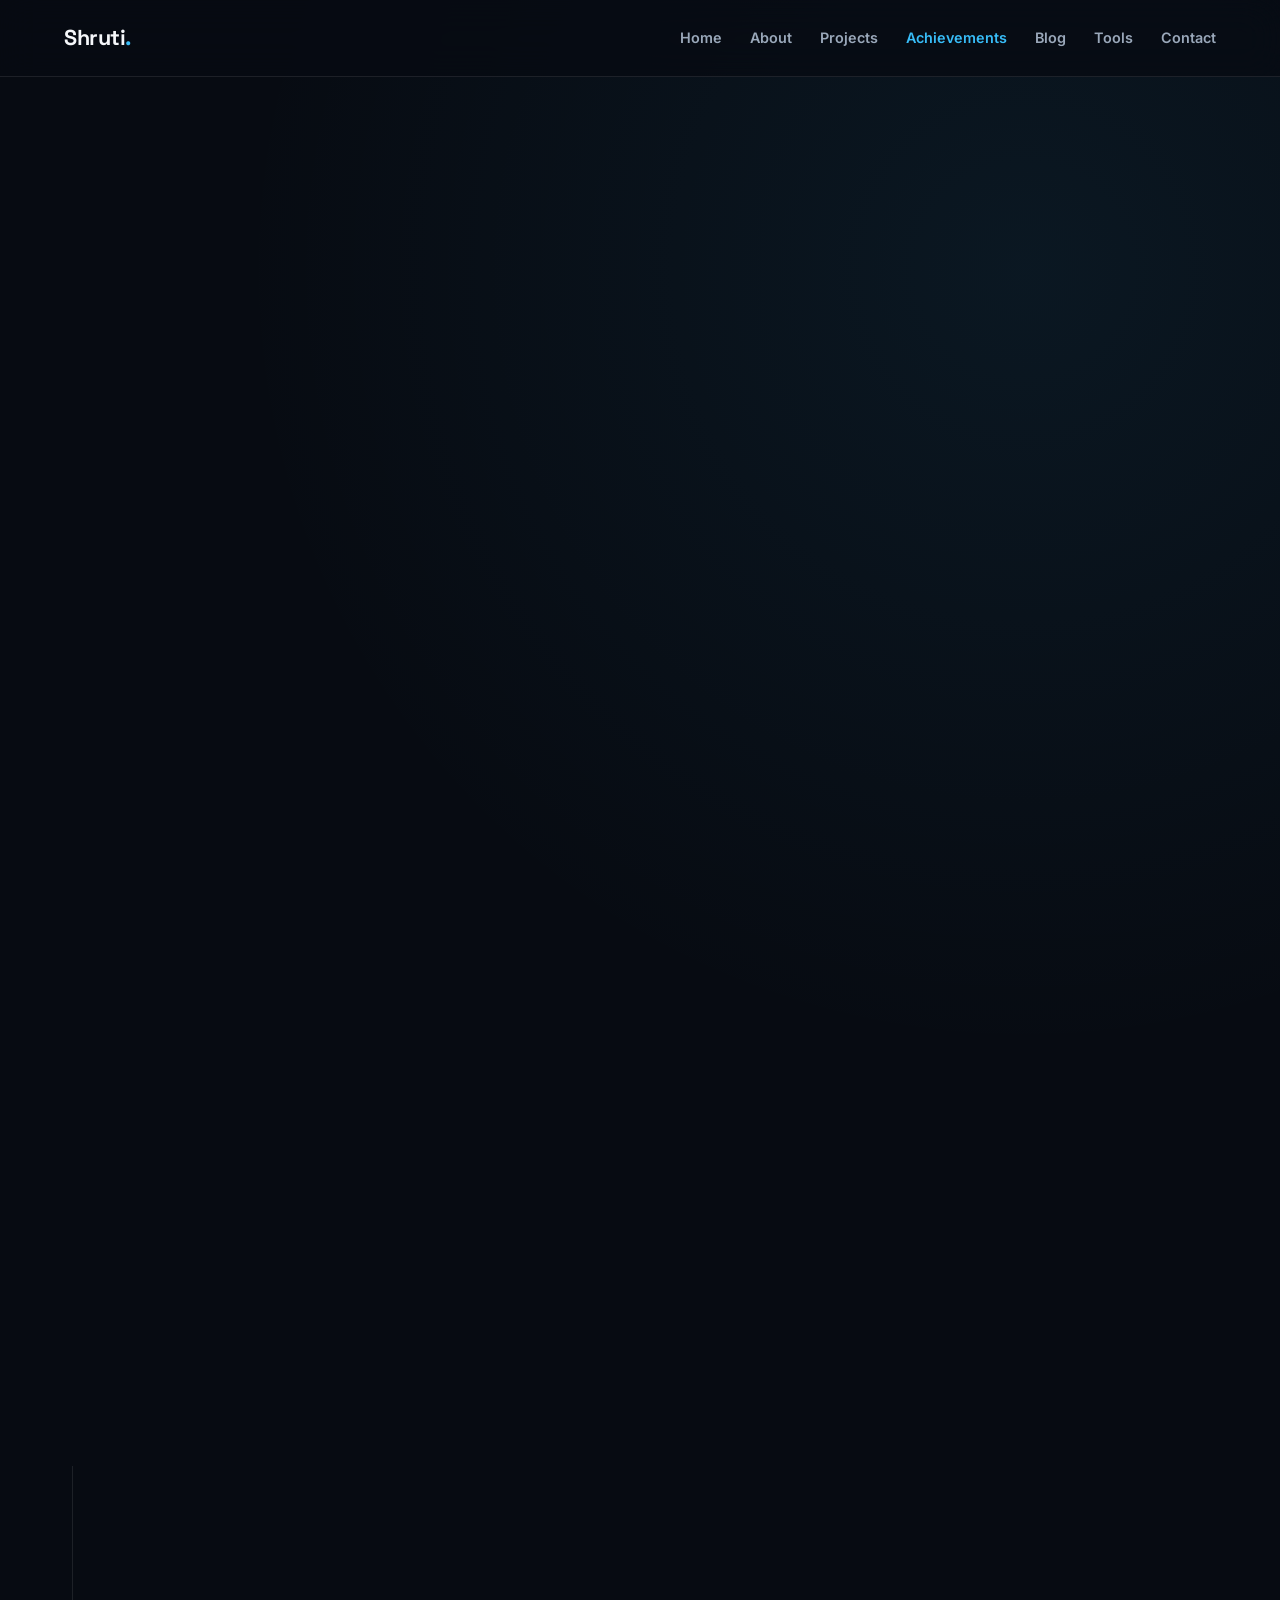
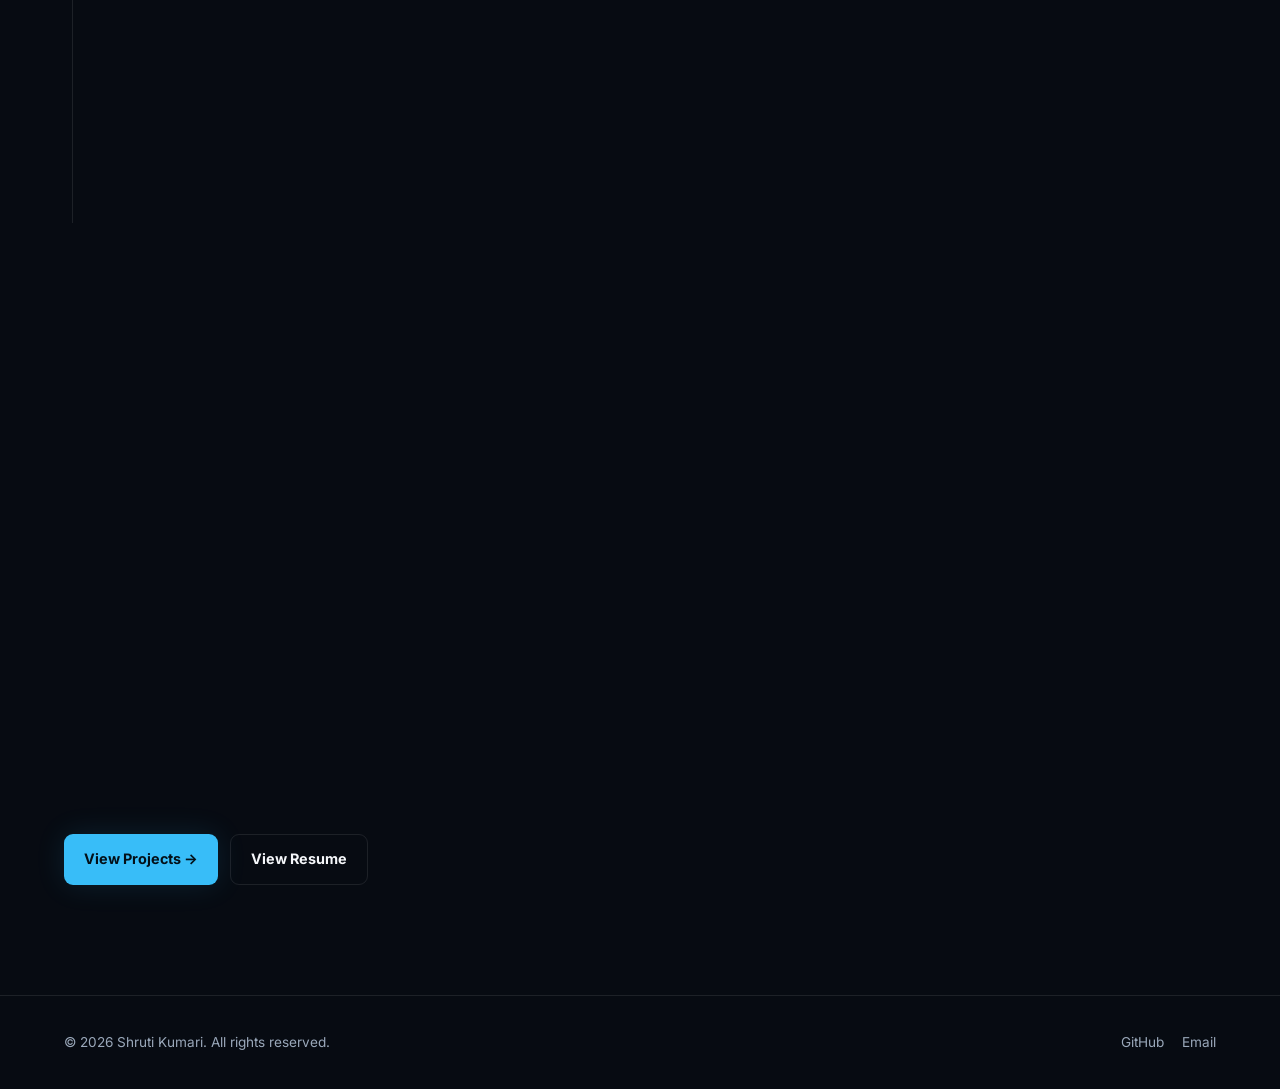
==== achievements.html @ a05f2f3b "Create achievements page" ====
<!DOCTYPE html><html lang="en">
<head>
    <meta charset="UTF-8">
    <meta name="viewport" content="width=device-width, initial-scale=1.0"><meta name="description"
      content="Achievements and certifications of Shruti Kumari.">

<title>Achievements | Shruti Kumari</title>

<link rel="stylesheet" href="css/style.css">

</head><body><!-- =========================
     NAVIGATION
========================= --><header class="navbar"><div class="container navbar-inner">

    <a href="index.html" class="logo">
        Shruti<span>.</span>
    </a>

    <nav>

        <ul class="nav-links">

            <li>
                <a href="index.html">Home</a>
            </li>

            <li>
                <a href="about.html">About</a>
            </li>

            <li>
                <a href="projects.html">Projects</a>
            </li>

            <li>
                <a href="achievements.html" class="active">
                    Achievements
                </a>
            </li>

            <li>
                <a href="blog.html">Blog</a>
            </li>

            <li>
                <a href="tools.html">Tools</a>
            </li>

            <li>
                <a href="contact.html">Contact</a>
            </li>

        </ul>

    </nav>

    <button class="menu-toggle" aria-label="Open navigation menu">
        ☰
    </button>

</div>

</header><!-- =========================
     ACHIEVEMENTS HEADER
========================= --><main><section class="section" style="padding-top: 160px;"><div class="container">

    <div class="section-header reveal">

        <div class="section-label">
            Achievements & Certifications
        </div>

        <h1 class="section-title">
            Milestones that shaped
            my learning journey.
        </h1>

        <p class="section-description">
            A collection of academic achievements, competitions,
            certifications and learning milestones that have
            contributed to my development beyond the classroom.
        </p>

    </div>


    <!-- =========================
         HIGHLIGHTS
    ========================= -->

    <div class="projects-grid">


        <!-- ACHIEVEMENT 1 -->

        <article class="project-card reveal">

            <div class="project-content">

                <div class="project-category">
                    Competition
                </div>

                <h2>
                    Smart India Hackathon
                </h2>

                <p>
                    Participated in the Smart India Hackathon as
                    part of a team, gaining experience in collaborative
                    problem solving and developing technology-oriented
                    solutions.
                </p>

                <div class="badge">
                    Team Participation
                </div>

            </div>

        </article>


        <!-- ACHIEVEMENT 2 -->

        <article class="project-card reveal">

            <div class="project-content">

                <div class="project-category">
                    3rd Position
                </div>

                <h2>
                    Poster Presentation
                </h2>

                <p>
                    Secured 3rd position in a Poster Presentation
                    organised by the Institution's Innovation Council
                    at Amity University.
                </p>

                <div class="badge">
                    3rd Position
                </div>

            </div>

        </article>


        <!-- ACHIEVEMENT 3 -->

        <article class="project-card reveal">

            <div class="project-content">

                <div class="project-category">
                    3rd Position
                </div>

                <h2>
                    Impromptu Speaking Competition
                </h2>

                <p>
                    Secured 3rd position in an Impromptu Speaking
                    Competition, demonstrating communication,
                    confidence and quick thinking.
                </p>

                <div class="badge">
                    3rd Position
                </div>

            </div>

        </article>


        <!-- ACHIEVEMENT 4 -->

        <article class="project-card reveal">

            <div class="project-content">

                <div class="project-category">
                    Cybersecurity
                </div>

                <h2>
                    Introduction to Cybersecurity
                </h2>

                <p>
                    Completed the Introduction to Cybersecurity
                    certification from Cisco Networking Academy,
                    strengthening my foundation in cybersecurity
                    concepts.
                </p>

                <div class="badge">
                    Cisco Networking Academy
                </div>

            </div>

        </article>


        <!-- ACHIEVEMENT 5 -->

        <article class="project-card reveal">

            <div class="project-content">

                <div class="project-category">
                    Cybersecurity
                </div>

                <h2>
                    Cybersecurity Awareness
                </h2>

                <p>
                    Completed HP's Cybersecurity Awareness certification,
                    expanding my awareness of fundamental cybersecurity
                    practices and security considerations.
                </p>

                <div class="badge">
                    HP
                </div>

            </div>

        </article>


        <!-- ACHIEVEMENT 6 -->

        <article class="project-card reveal">

            <div class="project-content">

                <div class="project-category">
                    Web Development
                </div>

                <h2>
                    Code for Equity
                </h2>

                <p>
                    Participated in the Code for Equity Website
                    Development Competition, gaining practical
                    experience in front-end website development.
                </p>

                <div class="badge">
                    Website Development
                </div>

            </div>

        </article>

    </div>


    <!-- =========================
         CERTIFICATIONS
    ========================= -->

    <div class="section-header reveal"
         style="margin-top: 110px;">

        <div class="section-label">
            Certifications
        </div>

        <h2 class="section-title">
            Continuous learning.
        </h2>

        <p class="section-description">
            Certifications and structured learning experiences that
            complement my academic and project work.
        </p>

    </div>


    <div class="timeline">


        <!-- CERTIFICATION 1 -->

        <div class="timeline-item reveal">

            <div class="timeline-date">
                Cybersecurity
            </div>

            <h3>
                Introduction to Cybersecurity
            </h3>

            <p>
                Cisco Networking Academy
            </p>

        </div>


        <!-- CERTIFICATION 2 -->

        <div class="timeline-item reveal">

            <div class="timeline-date">
                Cybersecurity
            </div>

            <h3>
                Cybersecurity Awareness
            </h3>

            <p>
                HP
            </p>

        </div>


        <!-- CERTIFICATION 3 -->

        <div class="timeline-item reveal">

            <div class="timeline-date">
                Productivity Tools
            </div>

            <h3>
                Microsoft Office Certifications
            </h3>

            <p>
                Microsoft Office-related certifications completed
                through Infosys Springboard.
            </p>

        </div>

    </div>


    <!-- =========================
         ACADEMIC ACHIEVEMENT
    ========================= -->

    <section class="section"
             style="padding-bottom: 0;">

        <div class="info-card reveal">

            <div class="section-label">
                Academic Achievement
            </div>

            <h2 class="section-title"
                style="font-size: 2rem;">

                Academic Recognition

            </h2>

            <p class="section-description">

                Received recognition for achieving the highest marks
                in English in Classes X, IX and VII.

            </p>

        </div>

    </section>


    <!-- =========================
         CTA
    ========================= -->

    <section class="section"
             style="padding-bottom: 0;">

        <div class="section-header reveal">

            <div class="section-label">
                Explore More
            </div>

            <h2 class="section-title">
                See what I've built.
            </h2>

            <p class="section-description">
                My projects show how I apply what I learn through
                practical work.
            </p>

        </div>

        <div class="hero-buttons">

            <a href="projects.html"
               class="btn btn-primary">
                View Projects →
            </a>

            <a href="documents/resume.pdf"
               class="btn btn-outline"
               target="_blank">
                View Resume
            </a>

        </div>

    </section>

</div>

</section></main><!-- =========================
     FOOTER
========================= --><footer><div class="container footer-inner">

    <p>
        © 2026 Shruti Kumari. All rights reserved.
    </p>

    <div class="footer-links">

        <a href="https://github.com/Shruti142151"
           target="_blank"
           rel="noopener noreferrer">
            GitHub
        </a>

        <a href="mailto:shrutisinghrajput142@gmail.com">
            Email
        </a>

    </div>

</div>

</footer><script src="js/script.js"></script></body>
</html>
---- css/style.css ----
/* =========================================
SHRUTI KUMARI — PORTFOLIO
Global Styles
========================================= */

@import url('https://fonts.googleapis.com/css2?family=Inter:wght@400;500;600;700;800&family=Space+Grotesk:wght@500;600;700&display=swap');

:root {
--bg: #070b12;
--bg-soft: #0d131d;
--card: #101824;
--card-hover: #141f2d;

--text: #f5f7fa;
--muted: #9aa8ba;

--blue: #38bdf8;
--blue-bright: #60d5ff;
--purple: #8b5cf6;

--border: rgba(255, 255, 255, 0.09);
--border-blue: rgba(56, 189, 248, 0.3);

--gradient: linear-gradient(
    135deg,
    #38bdf8 0%,
    #818cf8 100%
);

--max-width: 1180px;
--radius: 18px;
--transition: 0.3s ease;

}

* {
  margin: 0;
  padding: 0;
  box-sizing: border-box;
  }

html {
scroll-behavior: smooth;
}

body {
font-family: 'Inter', sans-serif;
background:
radial-gradient(
circle at 80% 10%,
rgba(56, 189, 248, 0.07),
transparent 30%
),
var(--bg);
color: var(--text);
line-height: 1.7;
overflow-x: hidden;
}

body::selection {
background: var(--blue);
color: #000;
}

a {
text-decoration: none;
color: inherit;
}

img {
max-width: 100%;
display: block;
}

button,
input,
textarea {
font: inherit;
}

/* =========================================
CONTAINER
========================================= */

.container {
width: min(var(--max-width), 90%);
margin: 0 auto;
}

/* =========================================
NAVBAR
========================================= */

.navbar {
position: fixed;
top: 0;
left: 0;
width: 100%;
z-index: 1000;

background: rgba(7, 11, 18, 0.78);
backdrop-filter: blur(18px);

border-bottom: 1px solid var(--border);

}

.navbar-inner {
min-height: 76px;

display: flex;
align-items: center;
justify-content: space-between;

}

.logo {
font-family: 'Space Grotesk', sans-serif;
font-size: 1.35rem;
font-weight: 700;
letter-spacing: -0.5px;
}

.logo span {
color: var(--blue);
}

.nav-links {
display: flex;
align-items: center;
gap: 28px;
list-style: none;
}

.nav-links a {
color: var(--muted);
font-size: 0.9rem;
font-weight: 600;
transition: var(--transition);
}

.nav-links a:hover,
.nav-links a.active {
color: var(--text);
}

.nav-links a.active {
color: var(--blue);
}

/* =========================================
MOBILE MENU
========================================= */

.menu-toggle {
display: none;

border: 1px solid var(--border);
background: transparent;
color: var(--text);

padding: 8px 11px;
border-radius: 8px;

cursor: pointer;

}

/* =========================================
HERO
========================================= */

.hero {
min-height: 100vh;

display: flex;
align-items: center;

padding-top: 110px;

}

.hero-grid {
display: grid;
grid-template-columns: 1.3fr 0.7fr;
align-items: center;
gap: 70px;
}

.hero-eyebrow {
display: inline-flex;
align-items: center;
gap: 8px;

color: var(--blue);
font-size: 0.82rem;
font-weight: 700;

padding: 7px 12px;
margin-bottom: 22px;

border: 1px solid var(--border-blue);
border-radius: 999px;

background: rgba(56, 189, 248, 0.06);

}

.hero-eyebrow::before {
content: '';
width: 7px;
height: 7px;
background: #22c55e;
border-radius: 50%;
box-shadow: 0 0 12px #22c55e;
}

.hero h1 {
font-family: 'Space Grotesk', sans-serif;

font-size: clamp(3.5rem, 8vw, 6.5rem);
line-height: 0.95;
letter-spacing: -4px;

margin-bottom: 25px;

}

.gradient-text {
background: var(--gradient);

-webkit-background-clip: text;
background-clip: text;

color: transparent;

}

.hero-subtitle {
font-size: clamp(1.1rem, 2vw, 1.35rem);
color: var(--muted);

max-width: 650px;
margin-bottom: 22px;

}

.hero-description {
color: var(--muted);
max-width: 650px;

margin-bottom: 32px;

}

.hero-buttons {
display: flex;
flex-wrap: wrap;
gap: 12px;
}

/* =========================================
BUTTONS
========================================= */

.btn {
display: inline-flex;
align-items: center;
justify-content: center;
gap: 8px;

padding: 12px 20px;

border-radius: 9px;

font-size: 0.9rem;
font-weight: 700;

transition: var(--transition);

}

.btn-primary {
background: var(--blue);
color: #031018;

box-shadow: 0 0 30px rgba(56, 189, 248, 0.12);

}

.btn-primary:hover {
background: var(--blue-bright);
transform: translateY(-3px);
box-shadow: 0 10px 30px rgba(56, 189, 248, 0.2);
}

.btn-outline {
border: 1px solid var(--border);
color: var(--text);
}

.btn-outline:hover {
border-color: var(--border-blue);
color: var(--blue);
transform: translateY(-3px);
}

/* =========================================
PROFILE
========================================= */

.profile-wrapper {
display: flex;
justify-content: center;
}

.profile-frame {
position: relative;

width: 310px;
height: 310px;

padding: 7px;

border-radius: 50%;

background: var(--gradient);

box-shadow:
    0 0 80px rgba(56, 189, 248, 0.14),
    0 0 120px rgba(129, 140, 248, 0.08);

}

.profile-frame::before {
content: '';

position: absolute;
inset: -18px;

border: 1px solid rgba(56, 189, 248, 0.12);

border-radius: 50%;

animation: pulse 4s infinite ease-in-out;

}

.profile-frame img {
width: 100%;
height: 100%;

object-fit: cover;

border-radius: 50%;

background: var(--card);

}

@keyframes pulse {
0%,
100% {
transform: scale(1);
opacity: 0.5;
}

50% {
    transform: scale(1.04);
    opacity: 1;
}

}

/* =========================================
SECTIONS
========================================= */

.section {
padding: 110px 0;
}

.section-header {
margin-bottom: 50px;
}

.section-label {
color: var(--blue);

font-size: 0.78rem;
font-weight: 800;

text-transform: uppercase;
letter-spacing: 2px;

margin-bottom: 12px;

}

.section-title {
font-family: 'Space Grotesk', sans-serif;

font-size: clamp(2.2rem, 5vw, 3.6rem);
line-height: 1.05;

letter-spacing: -2px;

margin-bottom: 15px;

}

.section-description {
max-width: 700px;
color: var(--muted);
}

/* =========================================
ABOUT / INFO
========================================= */

.about-grid {
display: grid;
grid-template-columns: 1.1fr 0.9fr;

gap: 60px;
align-items: start;

}

.about-text p {
margin-bottom: 18px;
color: var(--muted);
}

.info-card {
background: var(--card);

border: 1px solid var(--border);
border-radius: var(--radius);

padding: 28px;

}

.info-row {
display: flex;
justify-content: space-between;
gap: 20px;

padding: 14px 0;

border-bottom: 1px solid var(--border);

}

.info-row:last-child {
border-bottom: none;
}

.info-row span:first-child {
color: var(--muted);
}

.info-row span:last-child {
text-align: right;
font-weight: 600;
}

/* =========================================
SKILLS
========================================= */

.skills-grid {
display: grid;

grid-template-columns: repeat(4, 1fr);

gap: 15px;

}

.skill {
padding: 18px;

background: var(--card);

border: 1px solid var(--border);
border-radius: 12px;

color: var(--muted);

text-align: center;

transition: var(--transition);

}

.skill:hover {
transform: translateY(-4px);

color: var(--text);

border-color: var(--border-blue);

}

/* =========================================
PROJECTS
========================================= */

.projects-grid {
display: grid;

grid-template-columns: repeat(2, 1fr);

gap: 22px;

}

.project-card {
background: var(--card);

border: 1px solid var(--border);

border-radius: var(--radius);

overflow: hidden;

transition: var(--transition);

}

.project-card:hover {
transform: translateY(-7px);

border-color: var(--border-blue);

box-shadow:
    0 20px 60px rgba(0, 0, 0, 0.25);

}

.project-image {
height: 220px;

background:
    linear-gradient(
        135deg,
        rgba(56, 189, 248, 0.16),
        rgba(129, 140, 248, 0.08)
    );

display: flex;
align-items: center;
justify-content: center;

color: var(--blue);

font-family: 'Space Grotesk', sans-serif;
font-size: 1.5rem;
font-weight: 700;

}

.project-content {
padding: 26px;
}

.project-category {
color: var(--blue);

font-size: 0.75rem;
font-weight: 800;

text-transform: uppercase;
letter-spacing: 1.5px;

}

.project-content h3 {
font-family: 'Space Grotesk', sans-serif;

font-size: 1.45rem;

margin: 8px 0 10px;

}

.project-content p {
color: var(--muted);

margin-bottom: 18px;

}

.tags {
display: flex;
flex-wrap: wrap;
gap: 7px;

margin-bottom: 20px;

}

.tag {
padding: 5px 9px;

border-radius: 6px;

background: rgba(255, 255, 255, 0.04);

border: 1px solid var(--border);

color: var(--muted);

font-size: 0.72rem;

}

.project-links {
display: flex;
gap: 18px;
}

.project-links a {
color: var(--blue);

font-size: 0.85rem;
font-weight: 700;

}

.project-links a:hover {
color: var(--blue-bright);
}

/* =========================================
TIMELINE
========================================= */

.timeline {
position: relative;

max-width: 850px;

}

.timeline::before {
content: '';

position: absolute;

left: 8px;
top: 0;
bottom: 0;

width: 1px;

background: var(--border);

}

.timeline-item {
position: relative;

padding-left: 42px;

margin-bottom: 38px;

}

.timeline-item::before {
content: '';

position: absolute;

left: 3px;
top: 8px;

width: 11px;
height: 11px;

background: var(--blue);

border-radius: 50%;

box-shadow: 0 0 15px rgba(56, 189, 248, 0.5);

}

.timeline-date {
color: var(--blue);

font-size: 0.8rem;
font-weight: 700;

margin-bottom: 6px;

}

.timeline-item h3 {
font-family: 'Space Grotesk', sans-serif;

margin-bottom: 7px;

}

.timeline-item p {
color: var(--muted);
}

/* =========================================
CONTACT
========================================= */

.contact-grid {
display: grid;

grid-template-columns: 0.8fr 1.2fr;

gap: 50px;

}

.contact-links {
display: grid;
gap: 12px;
}

.contact-link {
display: block;

padding: 17px 20px;

background: var(--card);

border: 1px solid var(--border);

border-radius: 10px;

transition: var(--transition);

}

.contact-link:hover {
border-color: var(--border-blue);

transform: translateX(5px);

}

.contact-link small {
display: block;

color: var(--muted);

margin-bottom: 3px;

}

.contact-link strong {
color: var(--text);
}

.contact-form {
display: grid;
gap: 15px;
}

.form-group {
display: grid;
gap: 7px;
}

.form-group label {
color: var(--muted);
font-size: 0.85rem;
}

.form-group input,
.form-group textarea {
width: 100%;

padding: 13px 15px;

border-radius: 9px;

border: 1px solid var(--border);

background: var(--card);

color: var(--text);

outline: none;

transition: var(--transition);

}

.form-group textarea {
min-height: 150px;
resize: vertical;
}

.form-group input:focus,
.form-group textarea:focus {
border-color: var(--blue);
}

/* =========================================
FOOTER
========================================= */

footer {
border-top: 1px solid var(--border);

padding: 35px 0;

color: var(--muted);

font-size: 0.85rem;

}

.footer-inner {
display: flex;
justify-content: space-between;
gap: 20px;
}

.footer-links {
display: flex;
gap: 18px;
}

.footer-links a:hover {
color: var(--blue);
}

/* =========================================
REVEAL ANIMATION
========================================= */

.reveal {
opacity: 0;
transform: translateY(20px);

transition:
    opacity 0.7s ease,
    transform 0.7s ease;

}

.reveal.visible {
opacity: 1;
transform: translateY(0);
}

/* =========================================
RESPONSIVE
========================================= */

@media (max-width: 900px) {

.hero-grid,
.about-grid,
.contact-grid {
    grid-template-columns: 1fr;
}

.hero {
    padding-top: 130px;
    text-align: center;
}

.hero-description {
    margin-left: auto;
    margin-right: auto;
}

.hero-buttons {
    justify-content: center;
}

.profile-wrapper {
    order: -1;
}

.skills-grid {
    grid-template-columns: repeat(2, 1fr);
}

.projects-grid {
    grid-template-columns: 1fr;
}

}

@media (max-width: 700px) {

.nav-links {
    display: none;
}

.menu-toggle {
    display: block;
}

.hero h1 {
    font-size: 3.3rem;
    letter-spacing: -2px;
}

.profile-frame {
    width: 240px;
    height: 240px;
}

.section {
    padding: 80px 0;
}

.skills-grid {
    grid-template-columns: 1fr 1fr;
}

.footer-inner {
    flex-direction: column;
}

}

@media (max-width: 480px) {

.skills-grid {
    grid-template-columns: 1fr;
}

.hero-buttons {
    flex-direction: column;
}

.btn {
    width: 100%;
}

}
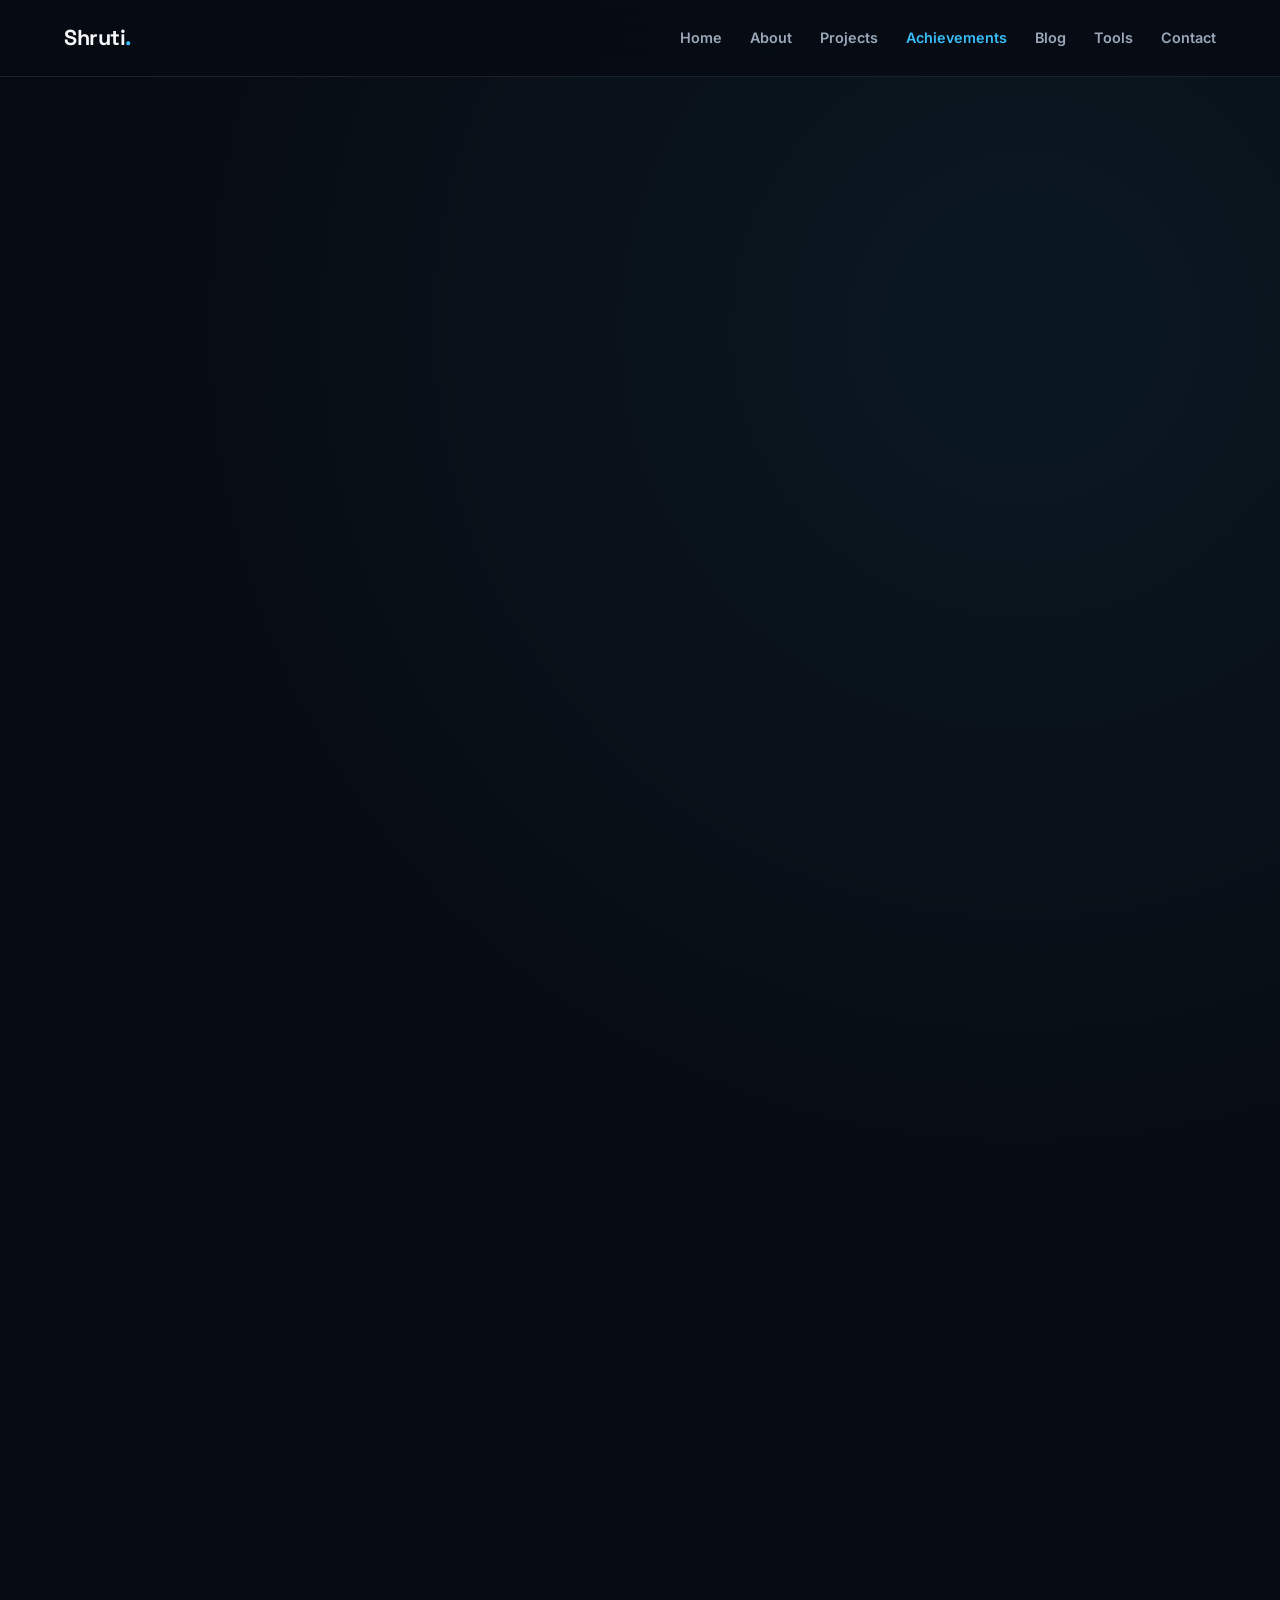
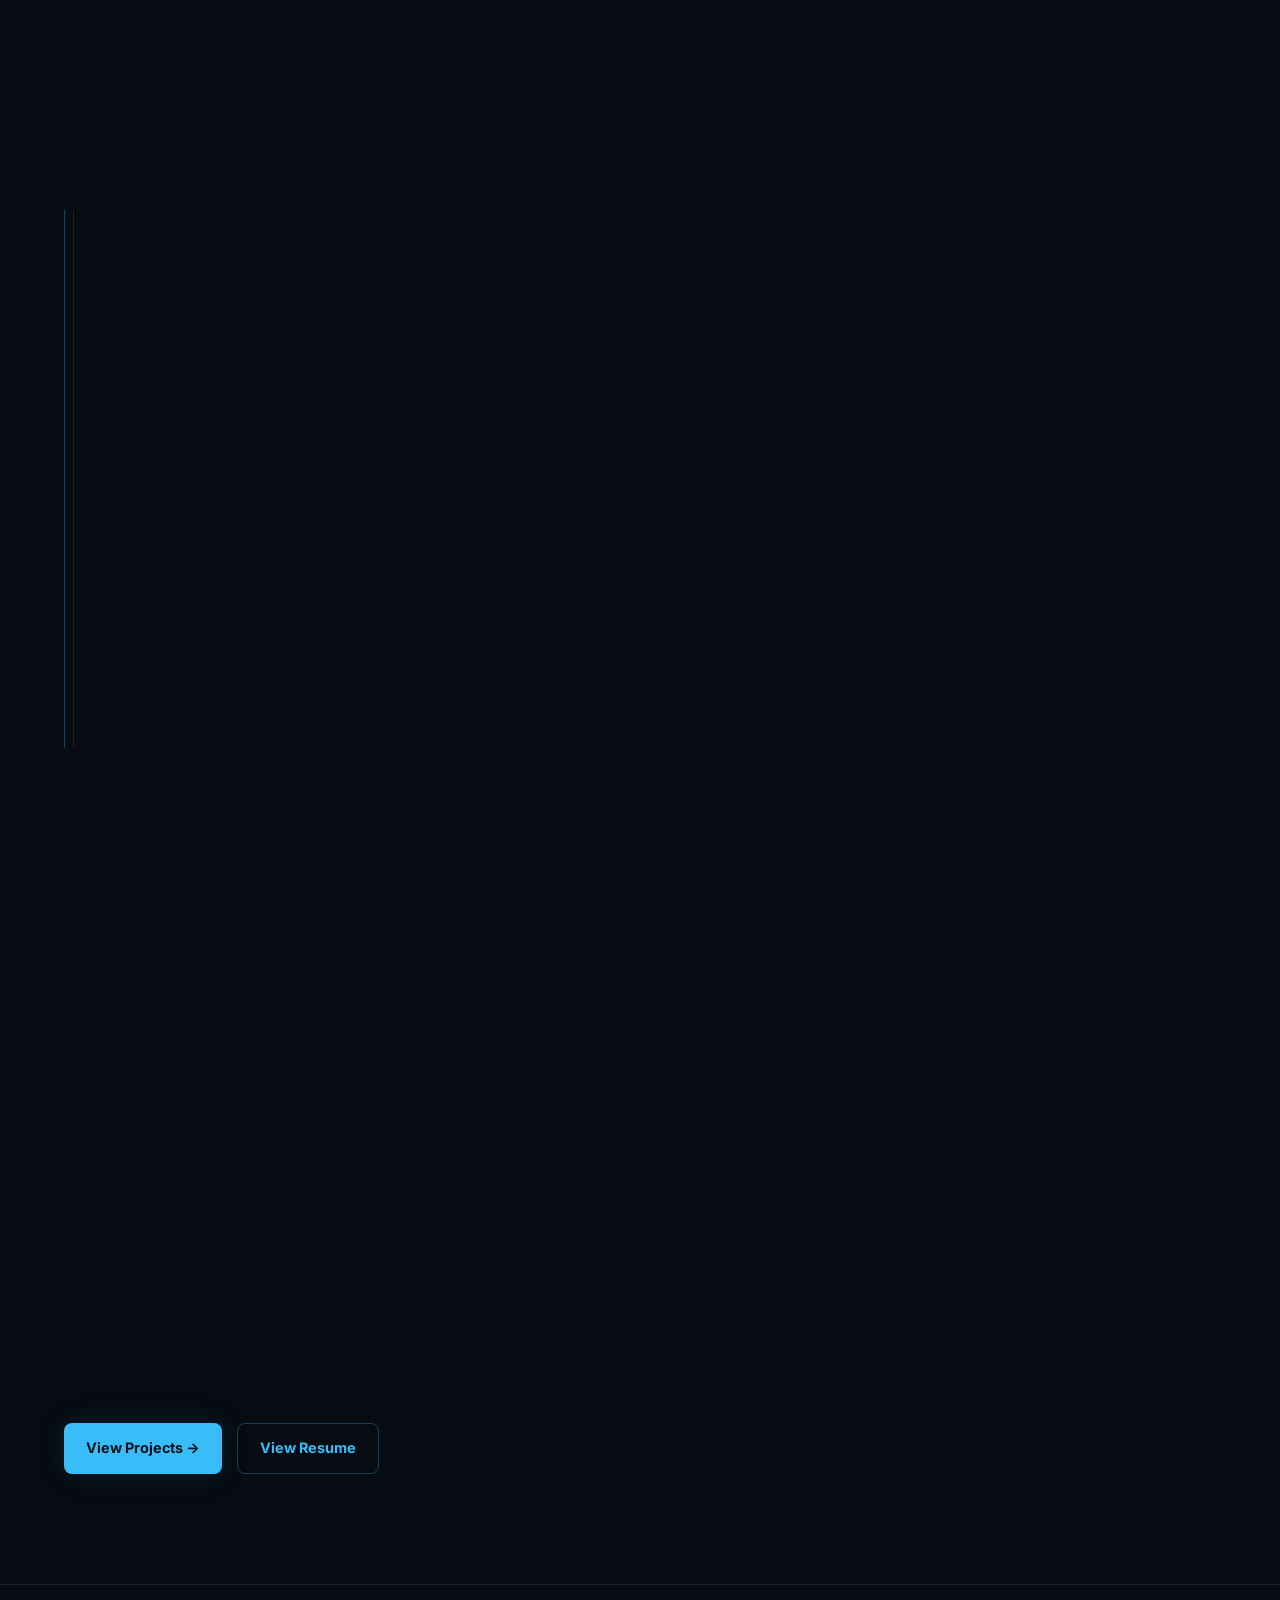
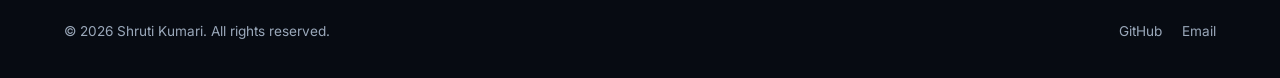
==== commit eb2f67ba: "Update achievements.html" ====
--- a/achievements.html
+++ b/achievements.html
@@ -454,5 +454,6 @@
 
 </div>
 
-</footer><script src="js/script.js"></script></body>
+</footer>
+</body>
 </html>
--- a/css/style.css
+++ b/css/style.css
@@ -945,3 +945,322 @@
 }
 
 }
+
+/* =========================================
+ADDITIONAL PORTFOLIO PAGE STYLES
+Projects / Achievements / Blog / Tools
+========================================= */
+
+.section-header {
+max-width: 850px;
+margin-bottom: 55px;
+}
+
+.section-label {
+color: var(--blue);
+font-size: 0.82rem;
+font-weight: 700;
+letter-spacing: 2px;
+text-transform: uppercase;
+margin-bottom: 15px;
+}
+
+.section-title {
+color: var(--text);
+font-size: clamp(2.2rem, 5vw, 4rem);
+line-height: 1.08;
+margin: 0 0 20px;
+}
+
+.section-description {
+color: var(--muted);
+font-size: 1.05rem;
+line-height: 1.8;
+max-width: 760px;
+}
+
+.project-content {
+padding: 32px;
+}
+
+.project-category {
+color: var(--blue);
+font-size: 0.78rem;
+font-weight: 700;
+letter-spacing: 1.5px;
+text-transform: uppercase;
+margin-bottom: 14px;
+}
+
+.project-card h2,
+.project-card h3 {
+color: var(--text);
+margin: 0 0 15px;
+}
+
+.project-card h2 {
+font-size: 1.65rem;
+}
+
+.project-card h3 {
+font-size: 1.35rem;
+}
+
+.project-card p {
+color: var(--muted);
+line-height: 1.75;
+margin-bottom: 15px;
+}
+
+.project-card:hover {
+border-color: var(--border-blue);
+transform: translateY(-4px);
+box-shadow: 0 15px 40px rgba(0, 0, 0, 0.25);
+}
+
+.tags {
+display: flex;
+flex-wrap: wrap;
+gap: 9px;
+margin-top: 22px;
+}
+
+.tag {
+display: inline-block;
+padding: 7px 12px;
+border: 1px solid var(--border);
+border-radius: 999px;
+color: var(--muted);
+background: rgba(255, 255, 255, 0.025);
+font-size: 0.78rem;
+}
+
+.project-links {
+margin-top: 22px;
+}
+
+.project-links a {
+color: var(--blue);
+font-weight: 600;
+text-decoration: none;
+}
+
+.project-links a:hover {
+color: var(--blue-right);
+}
+
+.badge {
+display: inline-block;
+margin-top: 18px;
+padding: 7px 13px;
+border-radius: 999px;
+border: 1px solid var(--border-blue);
+background: rgba(56, 189, 248, 0.08);
+color: var(--blue);
+font-size: 0.75rem;
+font-weight: 700;
+letter-spacing: 0.5px;
+}
+
+.info-card {
+padding: 40px;
+border: 1px solid var(--border);
+border-radius: var(--radius);
+background: var(--card);
+}
+
+.info-card:hover {
+border-color: var(--border-blue);
+}
+
+.timeline {
+position: relative;
+max-width: 850px;
+margin-top: 30px;
+padding-left: 30px;
+border-left: 1px solid var(--border-blue);
+}
+
+.timeline-item {
+position: relative;
+margin-bottom: 40px;
+padding: 25px 30px;
+border: 1px solid var(--border);
+border-radius: var(--radius);
+background: var(--card);
+}
+
+.timeline-item::before {
+content: "";
+position: absolute;
+left: -37px;
+top: 28px;
+width: 12px;
+height: 12px;
+border-radius: 50%;
+background: var(--blue);
+box-shadow: 0 0 15px rgba(56, 189, 248, 0.6);
+}
+
+.timeline-date {
+color: var(--blue);
+font-size: 0.78rem;
+font-weight: 700;
+letter-spacing: 1.2px;
+text-transform: uppercase;
+margin-bottom: 10px;
+}
+
+.timeline-item h3 {
+color: var(--text);
+margin: 0 0 8px;
+font-size: 1.25rem;
+}
+
+.timeline-item p {
+color: var(--muted);
+margin: 0;
+line-height: 1.7;
+}
+
+.tool-section {
+margin-bottom: 80px;
+}
+
+.skills-grid {
+display: grid;
+grid-template-columns: repeat(3, 1fr);
+gap: 15px;
+margin-top: 30px;
+}
+
+.skill {
+padding: 20px;
+border: 1px solid var(--border);
+border-radius: var(--radius);
+background: var(--card);
+color: var(--text);
+font-weight: 600;
+transition: var(--transition);
+}
+
+.skill:hover {
+transform: translateY(-3px);
+border-color: var(--border-blue);
+color: var(--blue);
+background: var(--card-hover);
+}
+
+.hero-buttons {
+display: flex;
+flex-wrap: wrap;
+gap: 15px;
+}
+
+.btn {
+display: inline-flex;
+align-items: center;
+justify-content: center;
+padding: 12px 22px;
+border-radius: 8px;
+text-decoration: none;
+font-weight: 700;
+transition: var(--transition);
+}
+
+.btn-primary {
+background: var(--blue);
+color: #061018;
+}
+
+.btn-primary:hover {
+background: var(--blue-right);
+transform: translateY(-2px);
+}
+
+.btn-outline {
+border: 1px solid var(--border-blue);
+color: var(--blue);
+background: transparent;
+}
+
+.btn-outline:hover {
+background: rgba(56, 189, 248, 0.08);
+transform: translateY(-2px);
+}
+
+.footer-links {
+display: flex;
+gap: 20px;
+}
+
+.footer-links a {
+color: var(--muted);
+text-decoration: none;
+}
+
+.footer-links a:hover {
+color: var(--blue);
+}
+
+/* =========================================
+MOBILE RESPONSIVE
+========================================= */
+
+@media (max-width: 768px) {
+
+.section {
+    padding-left: 20px;
+    padding-right: 20px;
+}
+
+.section-header {
+    margin-bottom: 40px;
+}
+
+.section-title {
+    font-size: 2.3rem;
+}
+
+.project-content {
+    padding: 24px;
+}
+
+.skills-grid {
+    grid-template-columns: 1fr 1fr;
+}
+
+.timeline {
+    padding-left: 22px;
+}
+
+.timeline-item {
+    padding: 22px;
+}
+
+.timeline-item::before {
+    left: -29px;
+}
+
+.info-card {
+    padding: 28px 22px;
+}
+
+}
+
+@media (max-width: 480px) {
+
+.skills-grid {
+    grid-template-columns: 1fr;
+}
+
+.section-title {
+    font-size: 2rem;
+}
+
+.hero-buttons {
+    flex-direction: column;
+    align-items: stretch;
+}
+
+}
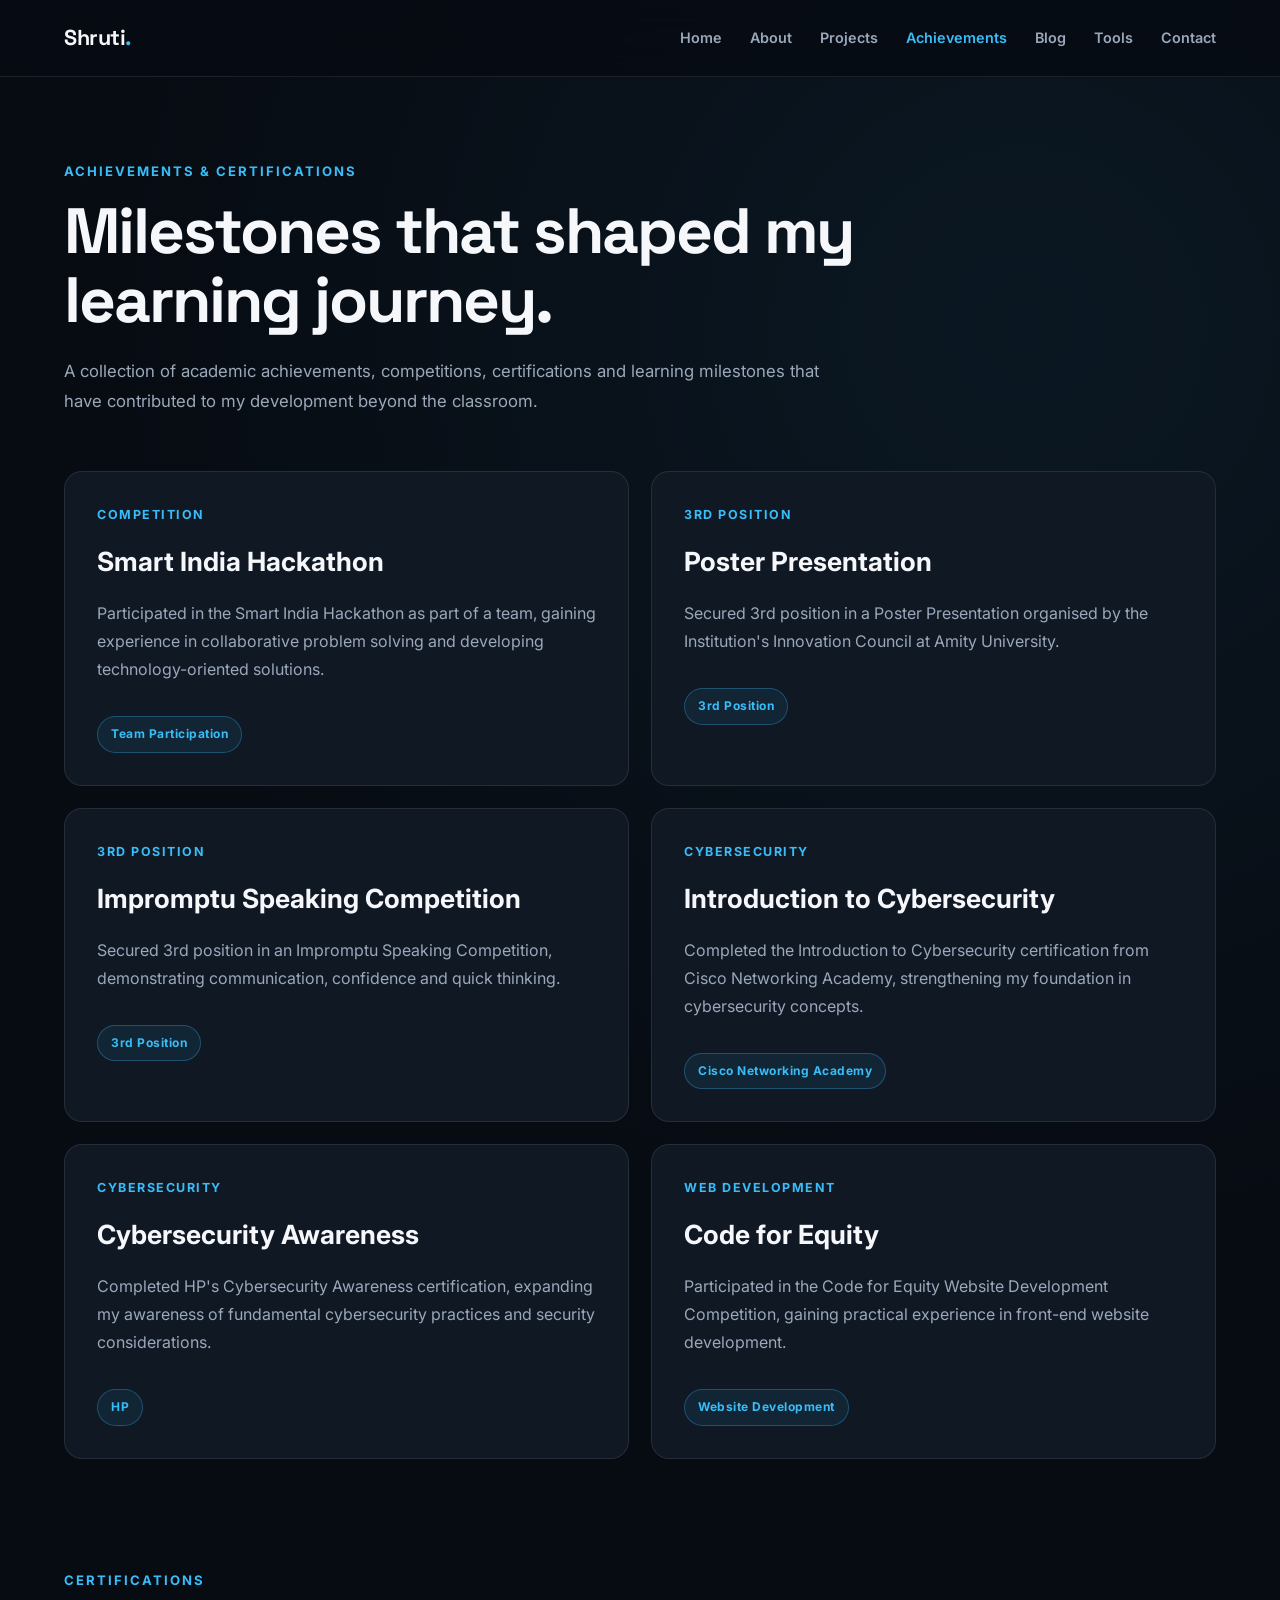
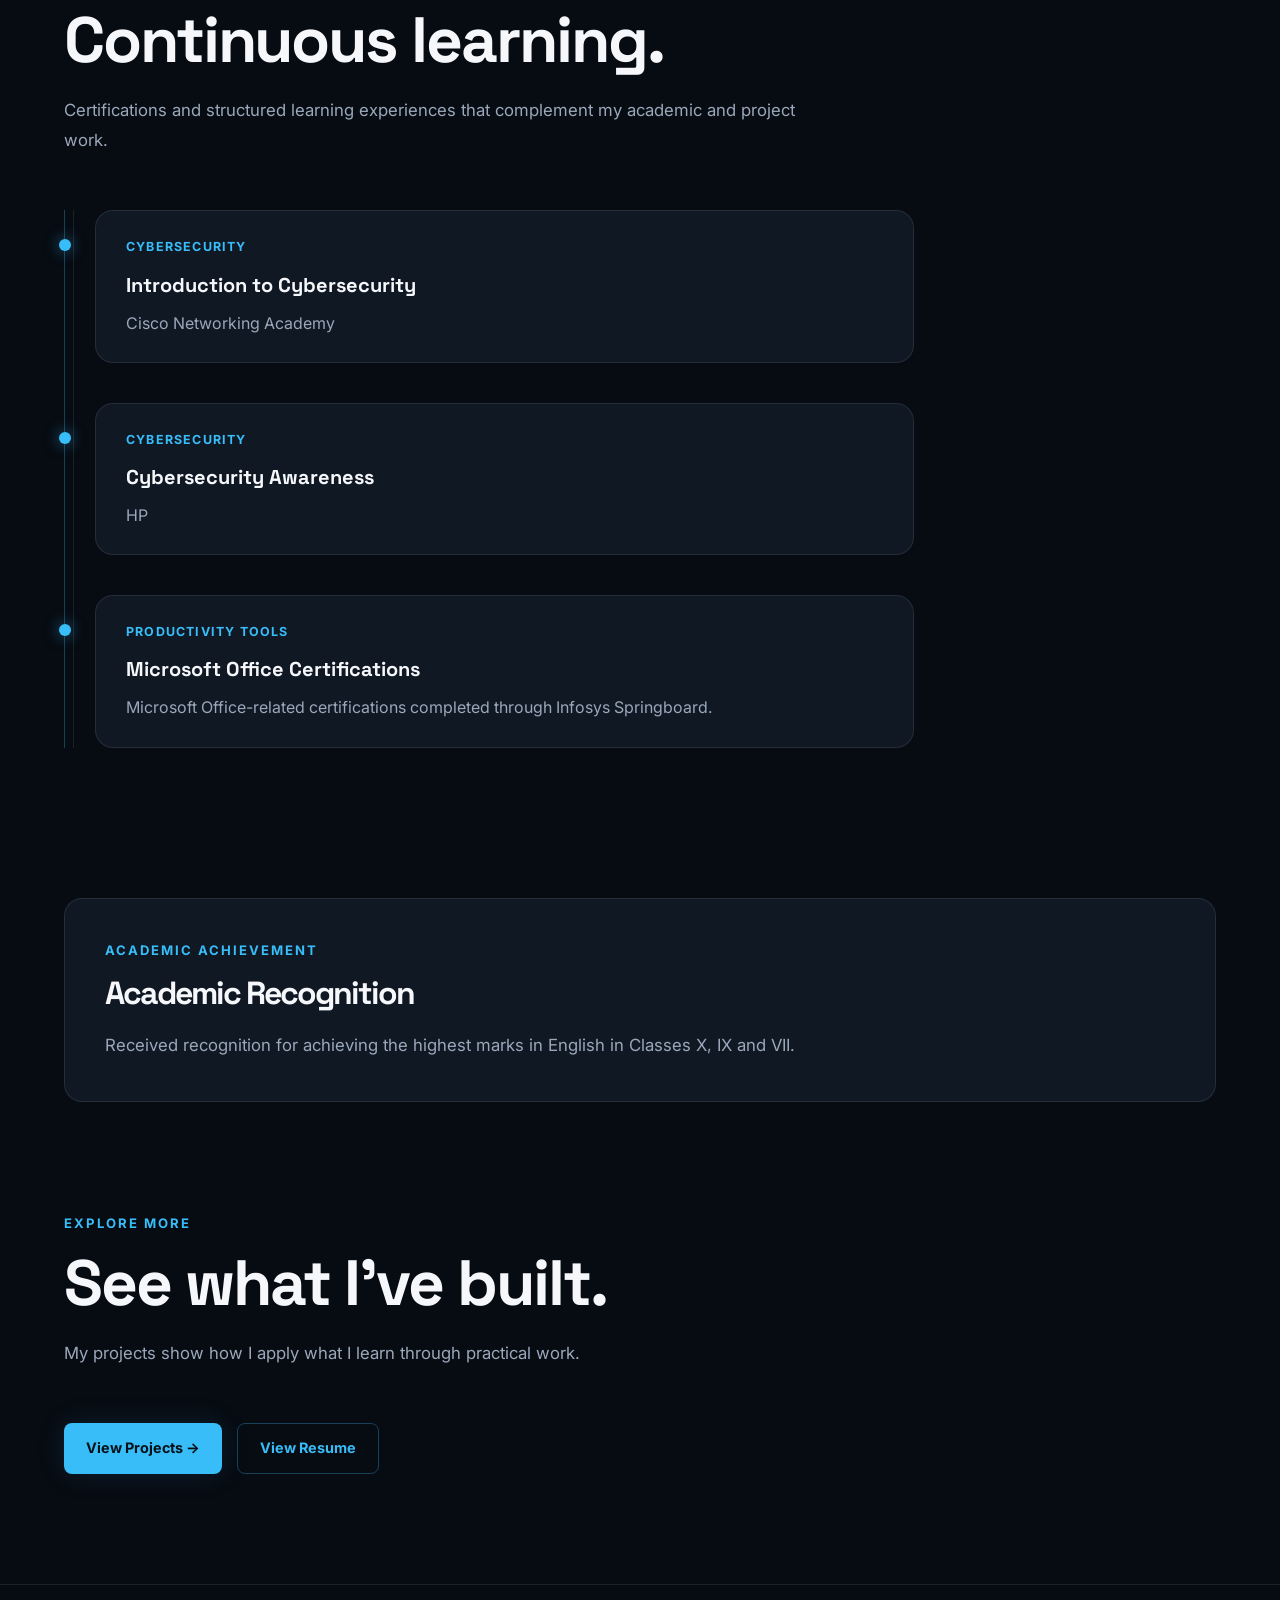
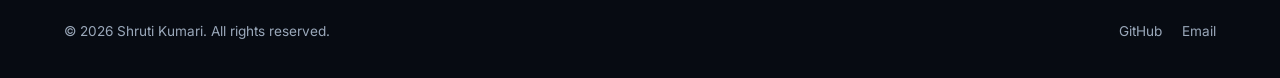
==== commit adc5a361: "Update achievements.html" ====
--- a/achievements.html
+++ b/achievements.html
@@ -455,5 +455,6 @@
 </div>
 
 </footer>
+    <script src="js/script.js"></script>
 </body>
 </html>
--- a/css/style.css
+++ b/css/style.css
@@ -1264,3 +1264,18 @@
 }
 
 }
+
+@media (max-width: 700px) {
+    .nav-links.mobile-open {
+        display: flex;
+        position: absolute;
+        top: 76px;
+        left: 0;
+        right: 0;
+        flex-direction: column;
+        gap: 18px;
+        padding: 25px;
+        background: var(--bg-soft);
+        border-bottom: 1px solid var(--border);
+    }
+}
